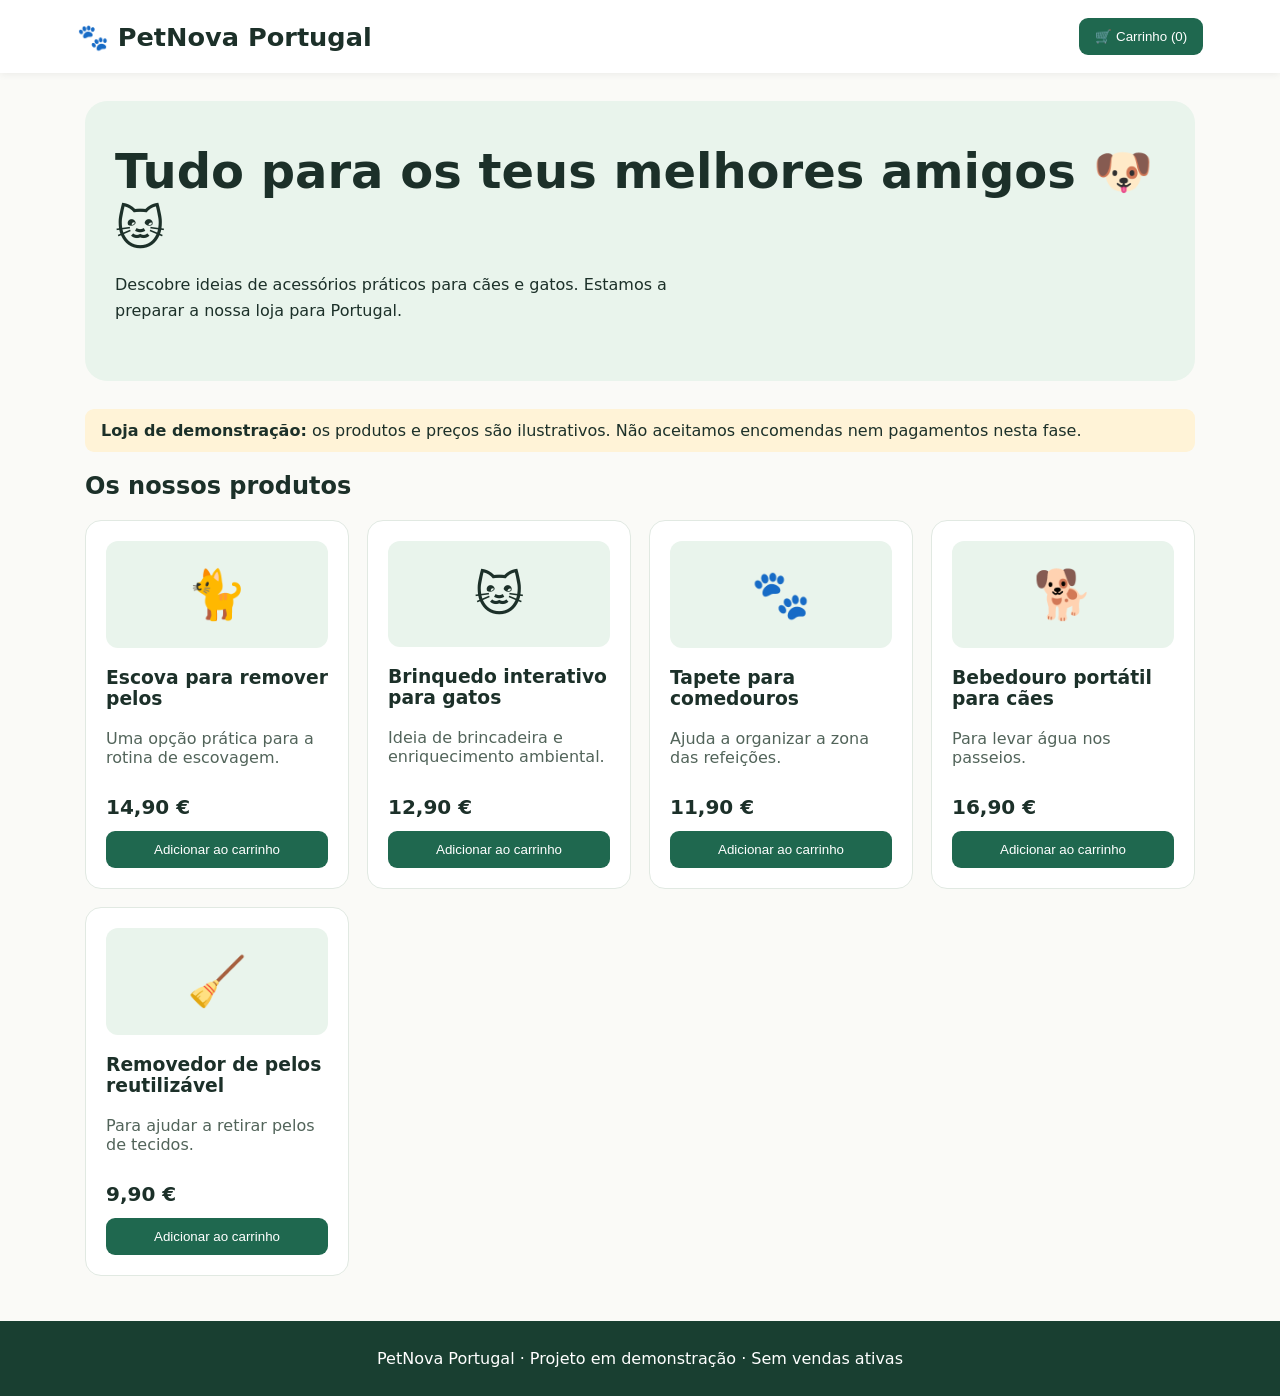
==== index.html @ e0bfcfc1 "Add PetNova Portugal demo storefront" ====
<!doctype html>
<html lang="pt-PT"><head><meta charset="utf-8"><meta name="viewport" content="width=device-width,initial-scale=1"><meta name="description" content="PetNova Portugal — acessórios para cães e gatos. Loja em demonstração."><title>PetNova Portugal | Cães e Gatos</title>
<style>
:root{--green:#1f684f;--light:#e9f4ec;--ink:#1c3029}*{box-sizing:border-box}body{margin:0;font-family:system-ui,Arial,sans-serif;color:var(--ink);background:#fafaf7}header{padding:18px 6%;background:white;display:flex;justify-content:space-between;align-items:center;gap:12px;box-shadow:0 1px 8px #0001}h1{font-size:1.6rem;margin:0}header button,.card button{border:0;background:var(--green);color:white;border-radius:9px;padding:11px 16px;cursor:pointer}main{max-width:1150px;margin:auto;padding:0 20px}.hero{background:var(--light);border-radius:22px;margin:28px 0;padding:42px 30px}.hero h2{font-size:clamp(1.8rem,5vw,3rem);margin:0 0 12px}.hero p{max-width:620px;line-height:1.6}.notice{background:#fff3d7;padding:12px 16px;border-radius:9px;margin:20px 0}.grid{display:grid;grid-template-columns:repeat(auto-fit,minmax(215px,1fr));gap:18px;margin:20px 0 45px}.card{background:white;border:1px solid #e1e9e2;border-radius:16px;padding:20px;display:flex;flex-direction:column}.emoji{font-size:3rem;background:var(--light);border-radius:12px;text-align:center;padding:25px}.card h3{margin-bottom:4px}.card p{flex:1;color:#52645a}.price{font-size:1.25rem;font-weight:700;margin:12px 0}aside{display:none;position:fixed;right:0;top:0;bottom:0;width:min(390px,100%);background:white;box-shadow:0 0 0 100vmax #0007;padding:22px;overflow:auto;z-index:10}aside.open{display:block}aside li{padding:9px 0}aside button{padding:10px;border:1px solid #ddd;border-radius:7px;background:white;cursor:pointer}footer{background:#193f31;color:white;padding:28px 6%;text-align:center}a{color:inherit}
</style></head><body>
<header><h1>🐾 PetNova Portugal</h1><button onclick="toggleCart()">🛒 Carrinho (<span id="count">0</span>)</button></header>
<main><section class="hero"><h2>Tudo para os teus melhores amigos 🐶🐱</h2><p>Descobre ideias de acessórios práticos para cães e gatos. Estamos a preparar a nossa loja para Portugal.</p></section>
<div class="notice" role="status"><strong>Loja de demonstração:</strong> os produtos e preços são ilustrativos. Não aceitamos encomendas nem pagamentos nesta fase.</div>
<h2>Os nossos produtos</h2><section class="grid" id="products"></section></main>
<aside id="cart" aria-label="Carrinho de demonstração"><button onclick="toggleCart()" style="float:right">Fechar ✕</button><h2>O teu carrinho</h2><ul id="items"></ul><p><strong>Total: <span id="total">0,00 €</span></strong></p><p>Esta é uma simulação. A compra está desativada.</p><button disabled>Finalizar compra (indisponível)</button><p><button onclick="clearCart()">Limpar carrinho</button></p></aside>
<footer>PetNova Portugal · Projeto em demonstração · Sem vendas ativas</footer>
<script>
const products=[
{name:"Escova para remover pelos",price:14.90,icon:"🐈",description:"Uma opção prática para a rotina de escovagem."},
{name:"Brinquedo interativo para gatos",price:12.90,icon:"🐱",description:"Ideia de brincadeira e enriquecimento ambiental."},
{name:"Tapete para comedouros",price:11.90,icon:"🐾",description:"Ajuda a organizar a zona das refeições."},
{name:"Bebedouro portátil para cães",price:16.90,icon:"🐕",description:"Para levar água nos passeios."},
{name:"Removedor de pelos reutilizável",price:9.90,icon:"🧹",description:"Para ajudar a retirar pelos de tecidos."}
];
let cart=[];const eur=n=>n.toLocaleString("pt-PT",{style:"currency",currency:"EUR"});
document.getElementById("products").innerHTML=products.map((p,i)=>'<article class="card"><div class="emoji" aria-hidden="true">'+p.icon+'</div><h3>'+p.name+'</h3><p>'+p.description+'</p><div class="price">'+eur(p.price)+'</div><button onclick="add('+i+')">Adicionar ao carrinho</button></article>').join("");
function add(i){cart.push(i);render();}function render(){document.getElementById("count").textContent=cart.length;document.getElementById("items").innerHTML=cart.length?cart.map(i=>"<li>"+products[i].name+" — "+eur(products[i].price)+"</li>").join(""):"<li>O carrinho está vazio.</li>";document.getElementById("total").textContent=eur(cart.reduce((s,i)=>s+products[i].price,0));}
function toggleCart(){document.getElementById("cart").classList.toggle("open");render();}function clearCart(){cart=[];render();}render();
</script></body></html>
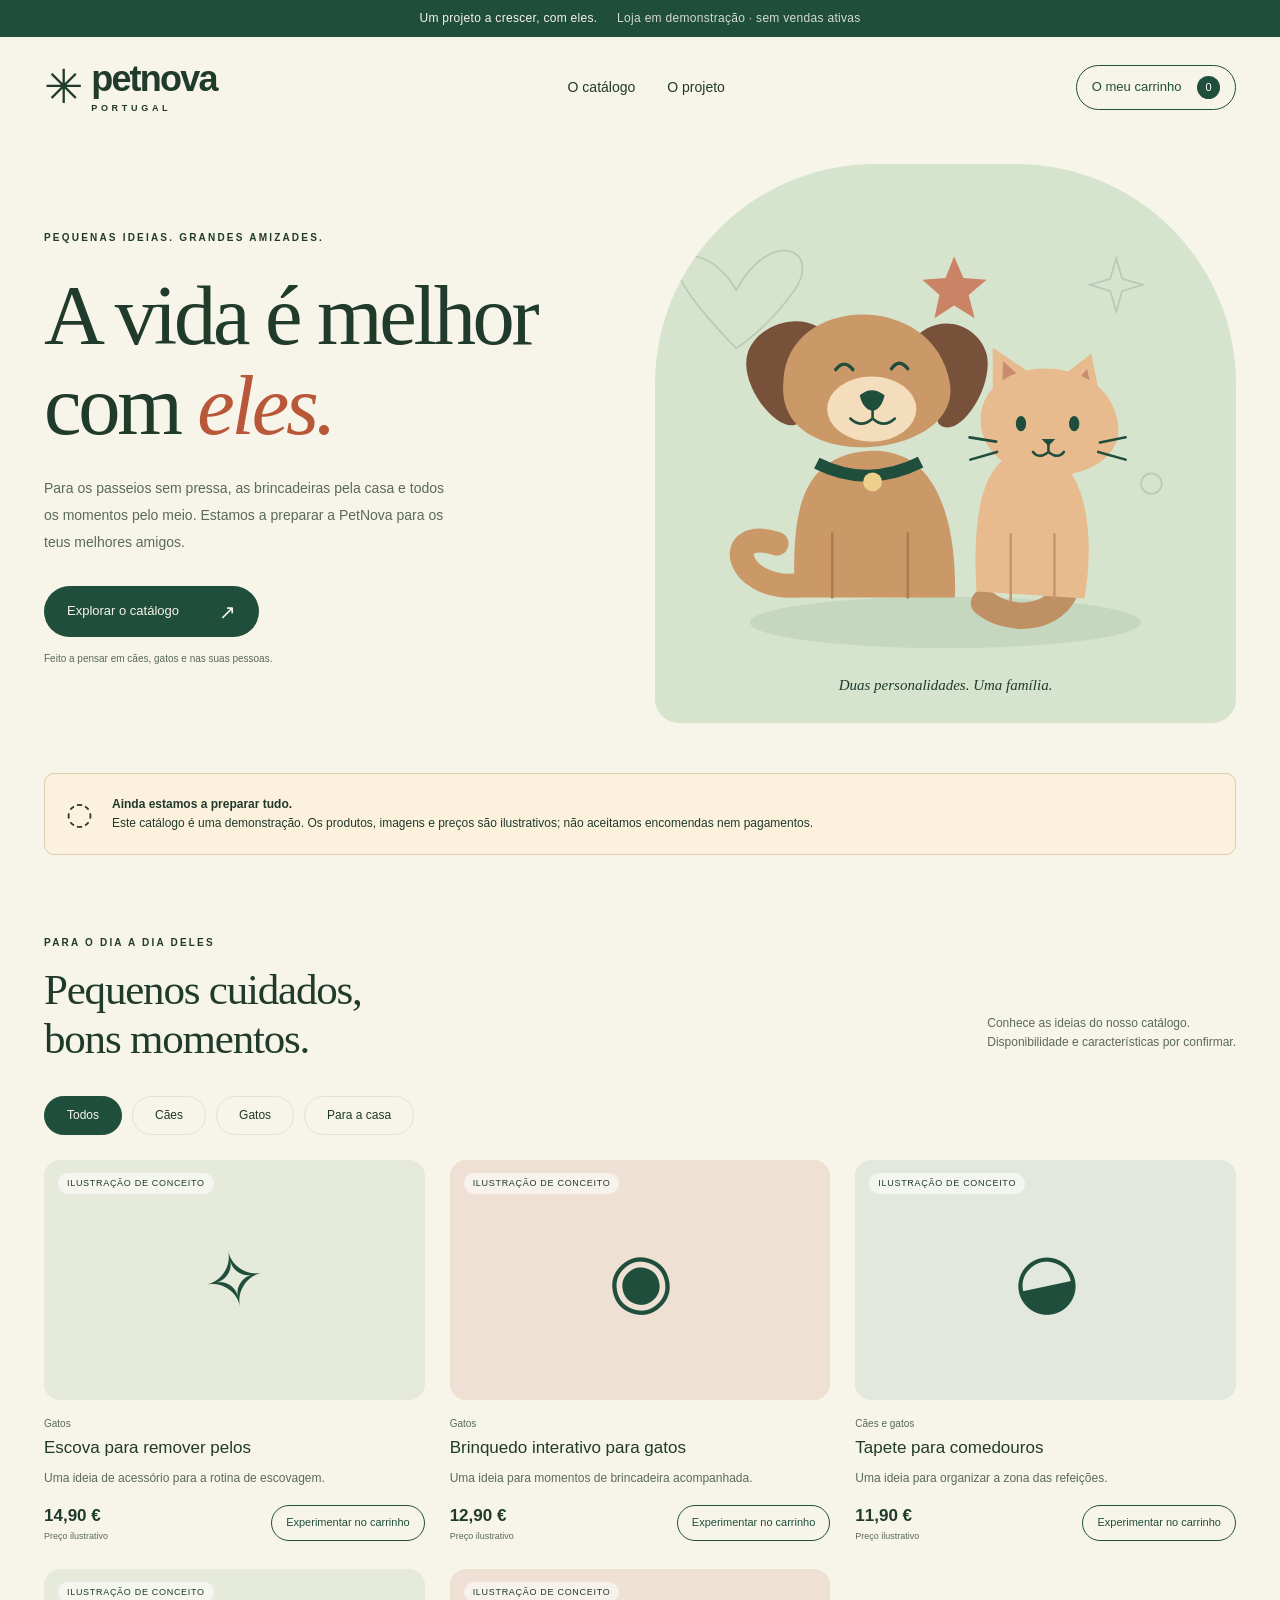
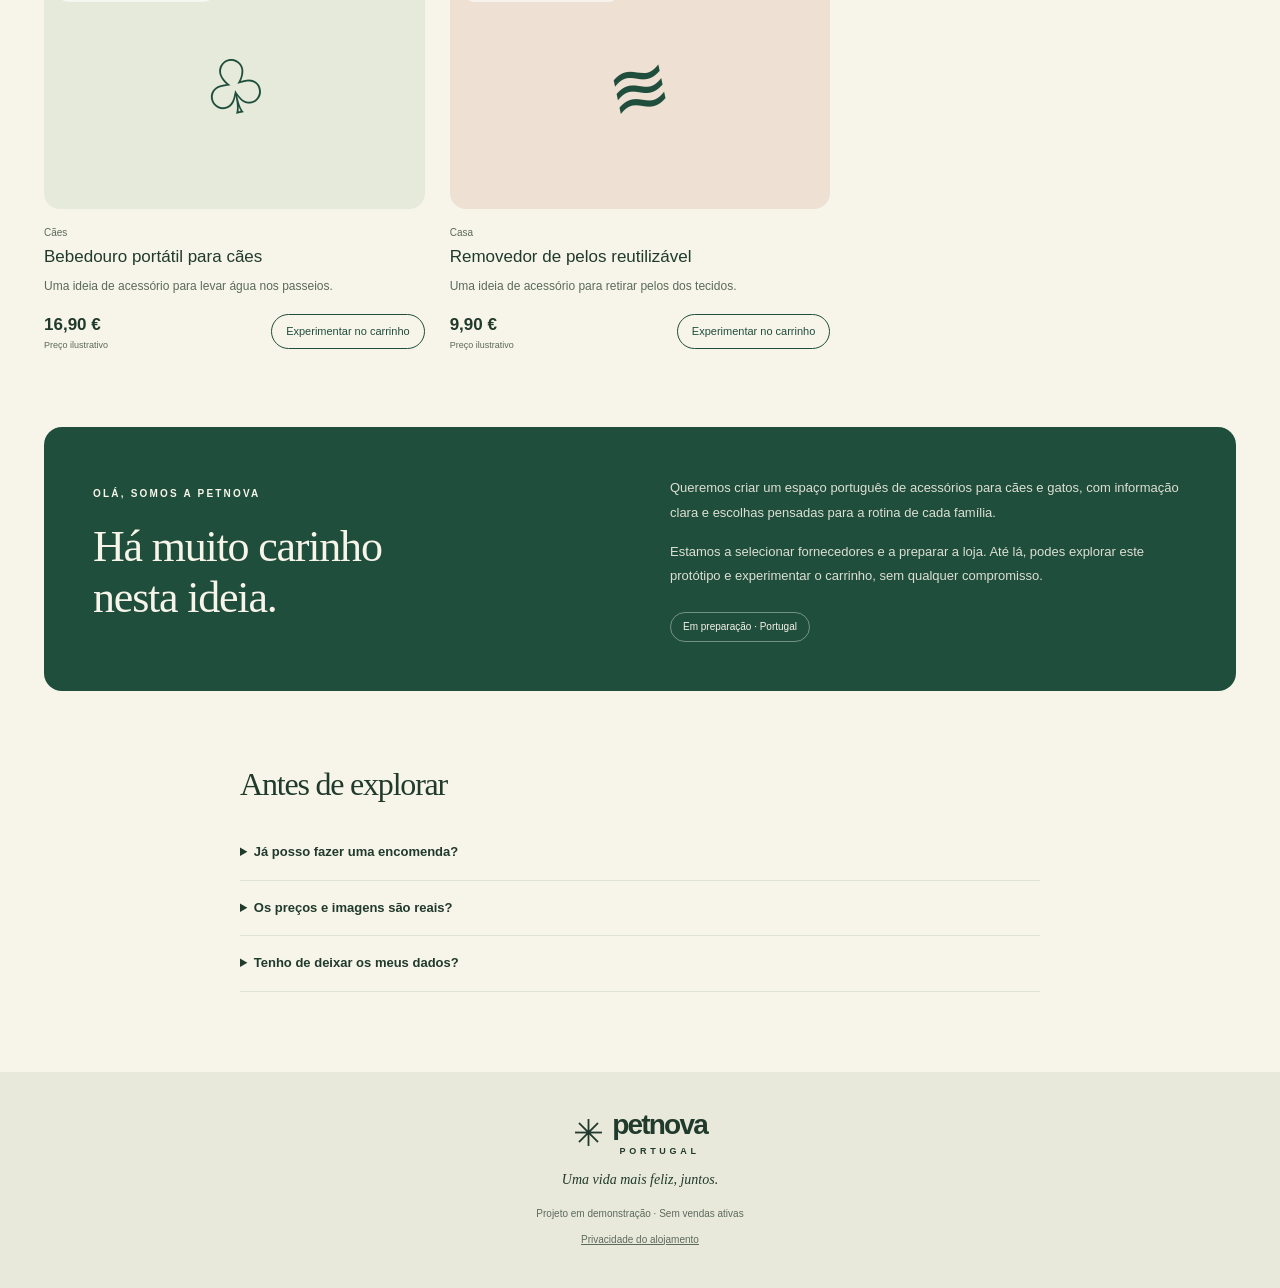
==== commit b7ccc4e9: "Automate PetNova demo content and prepare social publishing" ====
--- a/index.html
+++ b/index.html
@@ -1,24 +1,40 @@
 <!doctype html>
-<html lang="pt-PT"><head><meta charset="utf-8"><meta name="viewport" content="width=device-width,initial-scale=1"><meta name="description" content="PetNova Portugal — acessórios para cães e gatos. Loja em demonstração."><title>PetNova Portugal | Cães e Gatos</title>
-<style>
-:root{--green:#1f684f;--light:#e9f4ec;--ink:#1c3029}*{box-sizing:border-box}body{margin:0;font-family:system-ui,Arial,sans-serif;color:var(--ink);background:#fafaf7}header{padding:18px 6%;background:white;display:flex;justify-content:space-between;align-items:center;gap:12px;box-shadow:0 1px 8px #0001}h1{font-size:1.6rem;margin:0}header button,.card button{border:0;background:var(--green);color:white;border-radius:9px;padding:11px 16px;cursor:pointer}main{max-width:1150px;margin:auto;padding:0 20px}.hero{background:var(--light);border-radius:22px;margin:28px 0;padding:42px 30px}.hero h2{font-size:clamp(1.8rem,5vw,3rem);margin:0 0 12px}.hero p{max-width:620px;line-height:1.6}.notice{background:#fff3d7;padding:12px 16px;border-radius:9px;margin:20px 0}.grid{display:grid;grid-template-columns:repeat(auto-fit,minmax(215px,1fr));gap:18px;margin:20px 0 45px}.card{background:white;border:1px solid #e1e9e2;border-radius:16px;padding:20px;display:flex;flex-direction:column}.emoji{font-size:3rem;background:var(--light);border-radius:12px;text-align:center;padding:25px}.card h3{margin-bottom:4px}.card p{flex:1;color:#52645a}.price{font-size:1.25rem;font-weight:700;margin:12px 0}aside{display:none;position:fixed;right:0;top:0;bottom:0;width:min(390px,100%);background:white;box-shadow:0 0 0 100vmax #0007;padding:22px;overflow:auto;z-index:10}aside.open{display:block}aside li{padding:9px 0}aside button{padding:10px;border:1px solid #ddd;border-radius:7px;background:white;cursor:pointer}footer{background:#193f31;color:white;padding:28px 6%;text-align:center}a{color:inherit}
-</style></head><body>
-<header><h1>🐾 PetNova Portugal</h1><button onclick="toggleCart()">🛒 Carrinho (<span id="count">0</span>)</button></header>
-<main><section class="hero"><h2>Tudo para os teus melhores amigos 🐶🐱</h2><p>Descobre ideias de acessórios práticos para cães e gatos. Estamos a preparar a nossa loja para Portugal.</p></section>
-<div class="notice" role="status"><strong>Loja de demonstração:</strong> os produtos e preços são ilustrativos. Não aceitamos encomendas nem pagamentos nesta fase.</div>
-<h2>Os nossos produtos</h2><section class="grid" id="products"></section></main>
-<aside id="cart" aria-label="Carrinho de demonstração"><button onclick="toggleCart()" style="float:right">Fechar ✕</button><h2>O teu carrinho</h2><ul id="items"></ul><p><strong>Total: <span id="total">0,00 €</span></strong></p><p>Esta é uma simulação. A compra está desativada.</p><button disabled>Finalizar compra (indisponível)</button><p><button onclick="clearCart()">Limpar carrinho</button></p></aside>
-<footer>PetNova Portugal · Projeto em demonstração · Sem vendas ativas</footer>
-<script>
-const products=[
-{name:"Escova para remover pelos",price:14.90,icon:"🐈",description:"Uma opção prática para a rotina de escovagem."},
-{name:"Brinquedo interativo para gatos",price:12.90,icon:"🐱",description:"Ideia de brincadeira e enriquecimento ambiental."},
-{name:"Tapete para comedouros",price:11.90,icon:"🐾",description:"Ajuda a organizar a zona das refeições."},
-{name:"Bebedouro portátil para cães",price:16.90,icon:"🐕",description:"Para levar água nos passeios."},
-{name:"Removedor de pelos reutilizável",price:9.90,icon:"🧹",description:"Para ajudar a retirar pelos de tecidos."}
-];
-let cart=[];const eur=n=>n.toLocaleString("pt-PT",{style:"currency",currency:"EUR"});
-document.getElementById("products").innerHTML=products.map((p,i)=>'<article class="card"><div class="emoji" aria-hidden="true">'+p.icon+'</div><h3>'+p.name+'</h3><p>'+p.description+'</p><div class="price">'+eur(p.price)+'</div><button onclick="add('+i+')">Adicionar ao carrinho</button></article>').join("");
-function add(i){cart.push(i);render();}function render(){document.getElementById("count").textContent=cart.length;document.getElementById("items").innerHTML=cart.length?cart.map(i=>"<li>"+products[i].name+" — "+eur(products[i].price)+"</li>").join(""):"<li>O carrinho está vazio.</li>";document.getElementById("total").textContent=eur(cart.reduce((s,i)=>s+products[i].price,0));}
-function toggleCart(){document.getElementById("cart").classList.toggle("open");render();}function clearCart(){cart=[];render();}render();
-</script></body></html>+<html lang="pt-PT">
+<head>
+  <meta charset="utf-8">
+  <meta name="viewport" content="width=device-width,initial-scale=1">
+  <meta name="description" content="PetNova Portugal: ideias para a vida com cães e gatos. Explora o nosso catálogo de demonstração. Ainda não aceitamos encomendas nem pagamentos.">
+  <meta name="theme-color" content="#204e3c">
+  <title>PetNova Portugal · Uma vida mais feliz, juntos</title>
+  <link rel="icon" href="assets/petnova.svg" type="image/svg+xml">
+  <link rel="stylesheet" href="assets/store.css">
+  <script src="assets/store.js" defer></script>
+</head>
+<body>
+  <a class="skip" href="#catalogo">Saltar para o catálogo</a>
+  <div class="announcement">Um projeto a crescer, com eles. <strong>Loja em demonstração · sem vendas ativas</strong></div>
+  <header class="header">
+    <a class="brand" href="./" aria-label="PetNova Portugal, página inicial"><span class="brand-mark" aria-hidden="true">✳</span><span>petnova<small>PORTUGAL</small></span></a>
+    <nav aria-label="Navegação principal"><a href="#catalogo">O catálogo</a><a href="#projeto">O projeto</a></nav>
+    <button class="cart-button" id="open-cart" aria-haspopup="dialog">O meu carrinho <span id="count">0</span></button>
+  </header>
+  <main>
+    <section class="hero" aria-labelledby="hero-title">
+      <div class="hero-copy"><p class="eyebrow">PEQUENAS IDEIAS. GRANDES AMIZADES.</p><h1 id="hero-title">A vida é melhor<br>com <em>eles.</em></h1><p>Para os passeios sem pressa, as brincadeiras pela casa e todos os momentos pelo meio. Estamos a preparar a PetNova para os teus melhores amigos.</p><a class="primary-link" href="#catalogo">Explorar o catálogo <span aria-hidden="true">↗</span></a><span class="hero-note">Feito a pensar em cães, gatos e nas suas pessoas.</span></div>
+      <div class="hero-art"><img src="assets/petnova.svg" alt="Ilustração de um cão e um gato sentados juntos" width="640" height="580"><span class="art-note">Duas personalidades. Uma família.</span></div>
+    </section>
+    <section class="demo-notice" aria-label="Estado da loja"><span aria-hidden="true">◌</span><p><strong>Ainda estamos a preparar tudo.</strong> Este catálogo é uma demonstração. Os produtos, imagens e preços são ilustrativos; não aceitamos encomendas nem pagamentos.</p></section>
+    <section id="catalogo" class="catalog" aria-labelledby="catalog-title">
+      <div class="section-heading"><div><p class="eyebrow">PARA O DIA A DIA DELES</p><h2 id="catalog-title">Pequenos cuidados,<br>bons momentos.</h2></div><p>Conhece as ideias do nosso catálogo.<br>Disponibilidade e características por confirmar.</p></div>
+      <div class="filters" role="group" aria-label="Filtrar o catálogo"><button data-filter="Todos" aria-pressed="true">Todos</button><button data-filter="Cães" aria-pressed="false">Cães</button><button data-filter="Gatos" aria-pressed="false">Gatos</button><button data-filter="Casa" aria-pressed="false">Para a casa</button></div>
+      <p id="catalog-status" class="sr-only" role="status" aria-live="polite">A carregar o catálogo.</p><div class="grid" id="products"></div>
+      <noscript><p>Ativa o JavaScript para explorar os produtos e o carrinho de demonstração. As compras estão desativadas.</p></noscript>
+    </section>
+    <section id="projeto" class="about" aria-labelledby="about-title"><div><p class="eyebrow">OLÁ, SOMOS A PETNOVA</p><h2 id="about-title">Há muito carinho<br>nesta ideia.</h2></div><div><p>Queremos criar um espaço português de acessórios para cães e gatos, com informação clara e escolhas pensadas para a rotina de cada família.</p><p>Estamos a selecionar fornecedores e a preparar a loja. Até lá, podes explorar este protótipo e experimentar o carrinho, sem qualquer compromisso.</p><span class="status-pill">Em preparação · Portugal</span></div></section>
+    <section class="faq" aria-labelledby="faq-title"><h2 id="faq-title">Antes de explorar</h2><details><summary>Já posso fazer uma encomenda?</summary><p>Ainda não. O carrinho serve apenas para simular uma seleção. Não existe checkout, pagamento ou envio de encomendas.</p></details><details><summary>Os preços e imagens são reais?</summary><p>São exemplos. As ilustrações representam conceitos e não fotografias dos produtos. Os preços e as características finais dependem da confirmação dos fornecedores.</p></details><details><summary>Tenho de deixar os meus dados?</summary><p>Não. Este protótipo não pede nome, morada, email ou dados de pagamento. O carrinho funciona apenas enquanto tens a página aberta. Não usamos ferramentas de publicidade ou de análise de visitantes nesta versão. O alojamento pode tratar dados técnicos de acesso segundo a política do GitHub.</p></details></section>
+  </main>
+  <footer><a class="brand" href="./"><span class="brand-mark" aria-hidden="true">✳</span><span>petnova<small>PORTUGAL</small></span></a><p>Uma vida mais feliz, juntos.</p><small>Projeto em demonstração · Sem vendas ativas</small><a href="https://docs.github.com/en/site-policy/privacy-policies/github-general-privacy-statement" target="_blank" rel="noopener noreferrer">Privacidade do alojamento</a></footer>
+  <dialog id="cart" aria-labelledby="cart-title"><div class="dialog-heading"><h2 id="cart-title">O teu carrinho <small>Simulação</small></h2><button id="close-cart" aria-label="Fechar carrinho">✕</button></div><p class="cart-info">Estás a experimentar a PetNova. Nenhuma encomenda será criada.</p><ul id="items"></ul><p class="cart-total">Total ilustrativo <strong id="total">0,00 €</strong></p><button class="checkout" id="checkout" type="button" disabled>Compras indisponíveis nesta demonstração</button><button class="clear" id="clear-cart" type="button">Limpar carrinho</button></dialog>
+  <div id="toast" class="toast" role="status" aria-live="polite" hidden></div>
+</body>
+</html>
--- a/assets/store.css
+++ b/assets/store.css
@@ -0,0 +1 @@
+:root{--forest:#204e3c;--cream:#f7f4e9;--mint:#d6e4ce;--ink:#203a2c;--muted:#5b6a5d;--clay:#b95838;--line:#dfe3d6;--white:#fffefa}*{box-sizing:border-box}html{scroll-behavior:smooth;scroll-padding-top:24px}body{margin:0;background:var(--cream);color:var(--ink);font-family:Arial,Helvetica,sans-serif;line-height:1.6}button,a{-webkit-tap-highlight-color:transparent}button{font:inherit;cursor:pointer}button:disabled{cursor:not-allowed}a{color:inherit}a:focus-visible,button:focus-visible,summary:focus-visible{outline:3px solid var(--clay);outline-offset:5px}.skip{position:absolute;left:15px;top:-100px;z-index:30;background:white;padding:12px}.skip:focus{top:12px}.announcement{background:var(--forest);color:var(--cream);font-size:12px;letter-spacing:.3px;text-align:center;padding:9px 16px}.announcement strong{margin-left:16px;font-weight:400;opacity:.85}.header{max-width:1280px;margin:auto;display:flex;align-items:center;justify-content:space-between;padding:25px 44px;gap:20px}.brand{display:flex;align-items:center;gap:10px;line-height:.95;font-size:36px;letter-spacing:-1.8px;font-weight:800;text-decoration:none}.brand small{display:block;font-size:9px;letter-spacing:3.7px;margin-top:8px}.brand-mark{font-size:47px;font-weight:400}.header nav{display:flex;gap:32px;font-size:14px}.header nav a{text-decoration:none}.cart-button{border:1px solid var(--forest);background:transparent;border-radius:99px;padding:10px 15px;font-size:13px;color:var(--forest)}.cart-button span{display:inline-grid;place-items:center;border-radius:50%;background:var(--forest);color:white;min-width:23px;min-height:23px;margin-left:12px;font-size:11px}main{max-width:1280px;margin:auto;padding:0 44px}.hero{display:grid;grid-template-columns:1fr 1fr;align-items:center;gap:30px;padding:26px 0 45px}.eyebrow{font-size:10px;font-weight:700;letter-spacing:2.2px;margin-bottom:20px}.hero h1{font-family:Georgia,serif;font-weight:400;font-size:clamp(58px,6.6vw,89px);letter-spacing:-3.3px;line-height:1.06;margin:25px 0}.hero h1 em{font-weight:400;color:var(--clay)}.hero-copy>p:not(.eyebrow){max-width:410px;font-size:14px;color:var(--muted);line-height:1.9}.primary-link{display:inline-flex;align-items:center;gap:40px;margin:17px 0 14px;background:var(--forest);color:var(--cream);padding:15px 23px;border-radius:99px;font-size:13px;text-decoration:none}.primary-link span{font-size:20px;line-height:1}.hero-note{display:block;font-size:10px;color:var(--muted)}.hero-art{position:relative;border-radius:220px 220px 24px 24px;background:var(--mint);padding:24px 16px 38px;overflow:hidden}.hero-art img{width:100%;height:auto;display:block}.art-note{position:absolute;bottom:26px;width:100%;left:0;text-align:center;font-family:Georgia,serif;font-size:15px;font-style:italic}.demo-notice{display:flex;align-items:center;gap:19px;border:1px solid #dccdb0;border-radius:10px;padding:15px 21px;background:#fbf1dc;font-size:12px;margin:5px 0 70px}.demo-notice>span{font-size:31px}.demo-notice p{margin:0}.demo-notice strong{display:block}.section-heading{display:flex;justify-content:space-between;align-items:end;gap:25px;margin-bottom:26px}.section-heading h2,.about h2,.faq>h2{font-family:Georgia,serif;font-size:43px;line-height:1.15;font-weight:400;letter-spacing:-1.2px;margin:0}.section-heading .eyebrow{margin-bottom:14px}.section-heading>p{font-size:12px;color:var(--muted)}.filters{display:flex;gap:10px;flex-wrap:wrap;margin:32px 0 25px}.filters button{border:1px solid var(--line);background:transparent;border-radius:99px;padding:9px 22px;font-size:12px;color:var(--ink)}.filters button[aria-pressed=true]{background:var(--forest);color:var(--cream);border-color:var(--forest)}.grid{display:grid;grid-template-columns:repeat(3,minmax(0,1fr));gap:25px}.product{display:flex;flex-direction:column;min-width:0}.product-art{height:240px;display:grid;place-items:center;position:relative;border-radius:16px;background:#e6eada;overflow:hidden}.product:nth-child(3n+2) .product-art{background:#eee0d3}.product:nth-child(3n) .product-art{background:#e2e8de}.concept{position:absolute;left:14px;top:13px;font-size:9px;letter-spacing:.7px;background:#fff9;padding:3px 9px;border-radius:99px}.product-symbol{font-size:75px;line-height:1;font-family:Georgia,serif;color:var(--forest);transform:rotate(-12deg)}.product-category{font-size:10px;color:var(--muted);margin:16px 0 4px}.product h3{font-size:17px;font-weight:500;margin:0;line-height:1.4}.product-description{font-size:12px;color:var(--muted);margin:9px 0 14px;flex:1}.product-bottom{display:flex;justify-content:space-between;align-items:center;gap:8px}.price{font-size:17px;font-weight:700}.price small{font-weight:400;font-size:9px;display:block;color:var(--muted)}.add{background:transparent;border:1px solid var(--forest);color:var(--forest);border-radius:99px;padding:8px 14px;font-size:11px}.add:hover{background:var(--forest);color:var(--cream)}.catalog{padding-bottom:75px}.about{border-radius:18px;background:var(--forest);color:var(--cream);display:grid;grid-template-columns:1fr 1fr;gap:60px;padding:49px}.about h2{font-size:44px}.about p:not(.eyebrow){font-size:13px;line-height:1.9;opacity:.88;margin:0 0 14px}.status-pill{display:inline-block;font-size:10px;padding:6px 12px;border:1px solid #ffffff60;border-radius:99px;margin-top:9px}.faq{max-width:800px;margin:75px auto 80px}.faq>h2{font-size:32px;margin-bottom:22px}.faq details{border-bottom:1px solid var(--line);padding:17px 0;font-size:13px}.faq summary{cursor:pointer;font-weight:600}.faq details p{color:var(--muted);max-width:700px}footer{background:#e9e9db;text-align:center;padding:40px 20px}footer .brand{justify-content:center;font-size:28px}footer .brand-mark{font-size:37px}footer p{font-family:Georgia,serif;font-style:italic;font-size:14px}footer>small,footer>a:last-child{font-size:10px;color:var(--muted);display:block;margin-top:10px}dialog{border:0;border-radius:20px;padding:25px;width:min(480px,calc(100% - 28px));max-height:85vh;color:var(--ink);background:var(--white)}dialog::backdrop{background:#102c22a6}.dialog-heading{display:flex;align-items:center;justify-content:space-between;gap:15px}.dialog-heading h2{font-size:22px;margin:0}.dialog-heading h2 small{display:block;font-size:11px;font-weight:400;color:var(--muted)}.dialog-heading button{border:0;background:transparent;font-size:19px;color:var(--forest)}.cart-info{font-size:12px;background:var(--cream);padding:12px;border-radius:9px}#items{padding:0;list-style:none}#items li{display:flex;justify-content:space-between;gap:15px;font-size:13px;border-bottom:1px solid var(--line);padding:13px 0;align-items:center}#items button{background:transparent;border:0;text-decoration:underline;color:var(--forest);font-size:11px}.cart-total{display:flex;justify-content:space-between;gap:15px;font-size:13px}.checkout{width:100%;border:0;background:#e7eadf;color:#526151;padding:15px;border-radius:10px;font-size:11px}.clear{display:block;margin:17px auto 0;background:transparent;border:0;color:var(--forest);text-decoration:underline;font-size:12px}.toast{position:fixed;bottom:22px;left:50%;transform:translateX(-50%);padding:12px 22px;border-radius:99px;background:var(--forest);color:var(--cream);font-size:12px;box-shadow:0 4px 20px #0002;max-width:calc(100% - 30px);width:max-content;z-index:20}.sr-only{position:absolute;width:1px;height:1px;padding:0;margin:-1px;overflow:hidden;clip:rect(0,0,0,0);white-space:nowrap;border:0}@media(max-width:800px){.header{padding:22px 24px}.header nav{display:none}main{padding:0 24px}.hero{gap:20px}.hero h1{font-size:61px}.hero-copy>p:not(.eyebrow){font-size:12px}.hero-art{padding:30px 0}.art-note{font-size:12px}.grid{grid-template-columns:repeat(2,minmax(0,1fr))}.section-heading h2{font-size:36px}.about{padding:30px;gap:30px}.about h2{font-size:37px}}@media(max-width:560px){.announcement{font-size:10px}.announcement strong{display:block;margin:2px 0 0}.brand{font-size:29px}.brand-mark{font-size:38px}.cart-button{font-size:10px;padding:8px 10px}.cart-button span{margin-left:5px}.header{padding:19px 20px}.hero{grid-template-columns:1fr;padding-top:5px;gap:24px}.hero h1{font-size:68px;margin:19px 0}.hero-copy>p:not(.eyebrow){font-size:13px}.hero-art{max-height:360px;border-radius:180px 180px 17px 17px;display:grid;place-items:center;padding:8px 0 32px}.hero-art img{height:320px;width:auto;max-width:100%}.art-note{bottom:16px}.demo-notice{margin-bottom:45px;font-size:11px;gap:12px;padding:12px 14px}.section-heading{display:block}.section-heading>p{margin-top:18px}.section-heading h2{font-size:35px}.filters{gap:6px;margin-top:22px}.filters button{font-size:11px;padding:8px 15px}.grid{gap:28px 15px}.product-art{height:165px}.product-symbol{font-size:53px}.concept{font-size:7px;left:9px;top:9px}.product h3{font-size:14px}.product-description{font-size:11px}.product-bottom{flex-direction:column;align-items:start;gap:10px}.price{font-size:16px}.add{padding:8px 12px;width:100%;font-size:10px}.about{grid-template-columns:1fr;gap:20px;padding:28px}.about h2{font-size:35px}.catalog{padding-bottom:48px}.faq{margin:48px auto}.faq>h2{font-size:28px}}@media(prefers-reduced-motion:reduce){html{scroll-behavior:auto}*{transition:none!important}}
